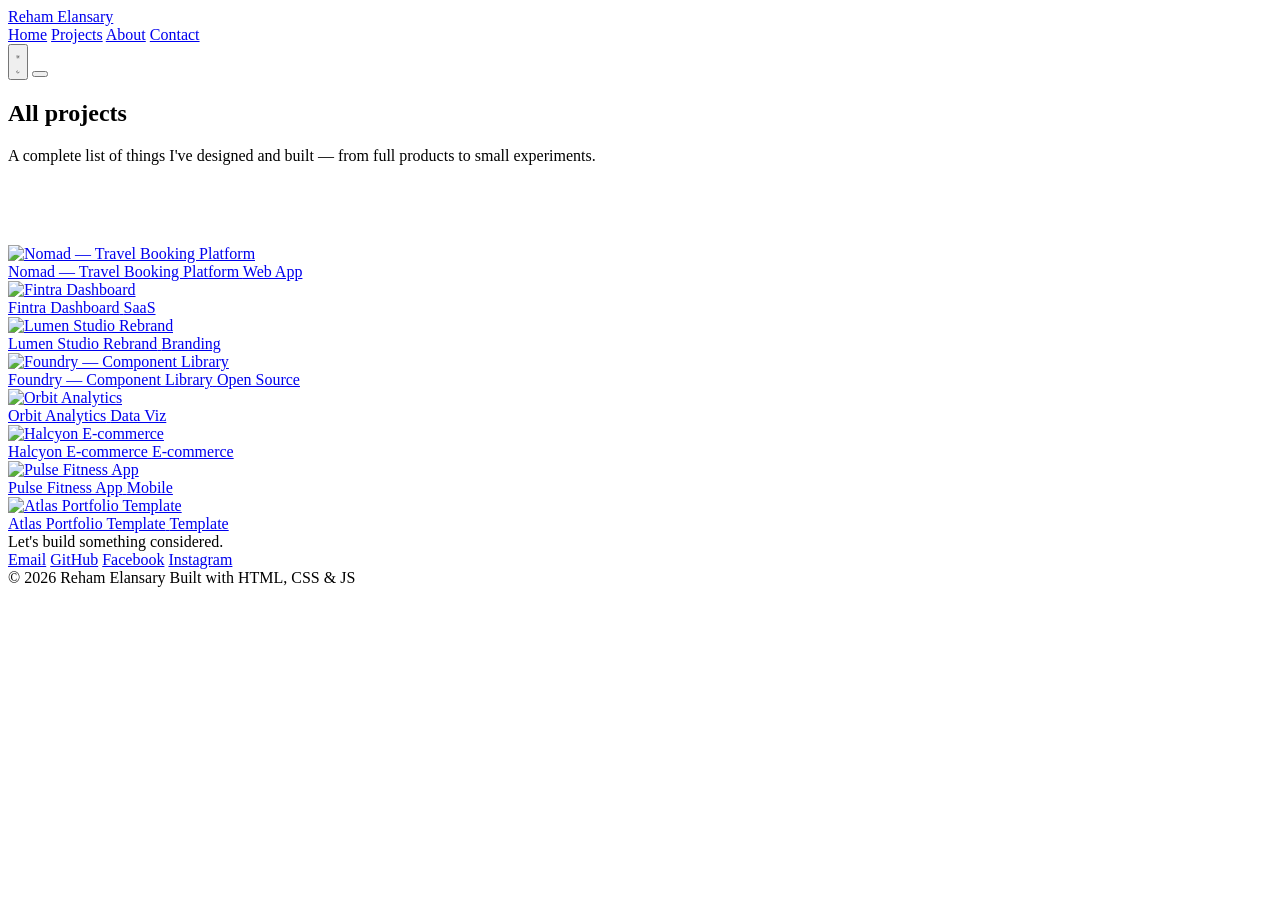
==== projects.html @ f4ca8d28 "Add files via upload" ====
<!DOCTYPE html>
<html lang="en" data-theme="light">
<head>
<meta charset="UTF-8" />
<meta name="viewport" content="width=device-width, initial-scale=1.0" />
<title>Projects — Reham Elansary</title>
<meta name="description" content="All projects by Alex Rivera, front-end developer." />

<link rel="preconnect" href="https://fonts.googleapis.com" />
<link rel="preconnect" href="https://fonts.gstatic.com" crossorigin />
<link href="https://fonts.googleapis.com/css2?family=Space+Grotesk:wght@500;600&family=IBM+Plex+Sans:wght@400;500&family=JetBrains+Mono:wght@400;500&display=swap" rel="stylesheet" />

<link rel="stylesheet" href="style.css" />

<script>
  (function () {
    var t = localStorage.getItem("theme") === "dark" ? "dark" : "light";
    document.documentElement.setAttribute("data-theme", t);
  })();
</script>
</head>
<body>

<header class="nav">
  <div class="wrap">
    <a href="index.html" class="nav-logo">Reham Elansary</a>

    <nav class="nav-links" data-nav-links>
      <a href="index.html">Home</a>
      <a href="projects.html" aria-current="page">Projects</a>
      <a href="index.html#about">About</a>
      <a href="index.html#contact">Contact</a>
    </nav>

    <div class="nav-right">
      <button class="theme-toggle" data-theme-toggle aria-label="Toggle dark mode">
        <svg class="icon-sun" viewBox="0 0 24 24" fill="none" stroke="currentColor" stroke-width="1.8" stroke-linecap="round"><circle cx="12" cy="12" r="4"/><path d="M12 2v2M12 20v2M4.9 4.9l1.4 1.4M17.7 17.7l1.4 1.4M2 12h2M20 12h2M4.9 19.1l1.4-1.4M17.7 6.3l1.4-1.4"/></svg>
        <svg class="icon-moon" viewBox="0 0 24 24" fill="none" stroke="currentColor" stroke-width="1.8" stroke-linecap="round" stroke-linejoin="round"><path d="M20 14.5A8.5 8.5 0 1 1 9.5 4a7 7 0 0 0 10.5 10.5Z"/></svg>
      </button>
      <button class="nav-burger" data-nav-burger aria-label="Menu">
        <span></span><span></span><span></span>
      </button>
    </div>
  </div>
</header>

<section class="page-header">
  <div class="wrap">
    <h1>All projects</h1>
    <p>A complete list of things I've designed and built — from full products to small experiments.</p>
  </div>
</section>

<section class="section" style="padding-top:64px;">
  <div class="wrap">
    <div class="project-grid" data-all-projects>
      <!-- Rendered from js/projects-data.js -->
    </div>
  </div>
</section>

<footer class="footer" id="contact">
  <div class="wrap">
    <div class="footer-top">
      <div class="footer-title">Let's build something considered.</div>
      <div class="footer-links">
        <a href="mailto:hello@alexrivera.dev">Email</a>
        <a href="#">GitHub</a>
        <a href="https://www.facebook.com/share/19jLXomcrE">Facebook</a>
        <a href="https://www.instagram.com/roma_h11?stkn=bGo1azJ6b2xycTZm">Instagram</a>
      </div>
    </div>
    <div class="footer-bottom">
      <span>© <span data-year></span> Reham Elansary</span>
      <span>Built with HTML, CSS &amp; JS</span>
    </div>
  </div>
</footer>

<script src="projects-data.js"></script>
<script src="main.js"></script>
</body>
</html>
---- style.css ----
body{

}
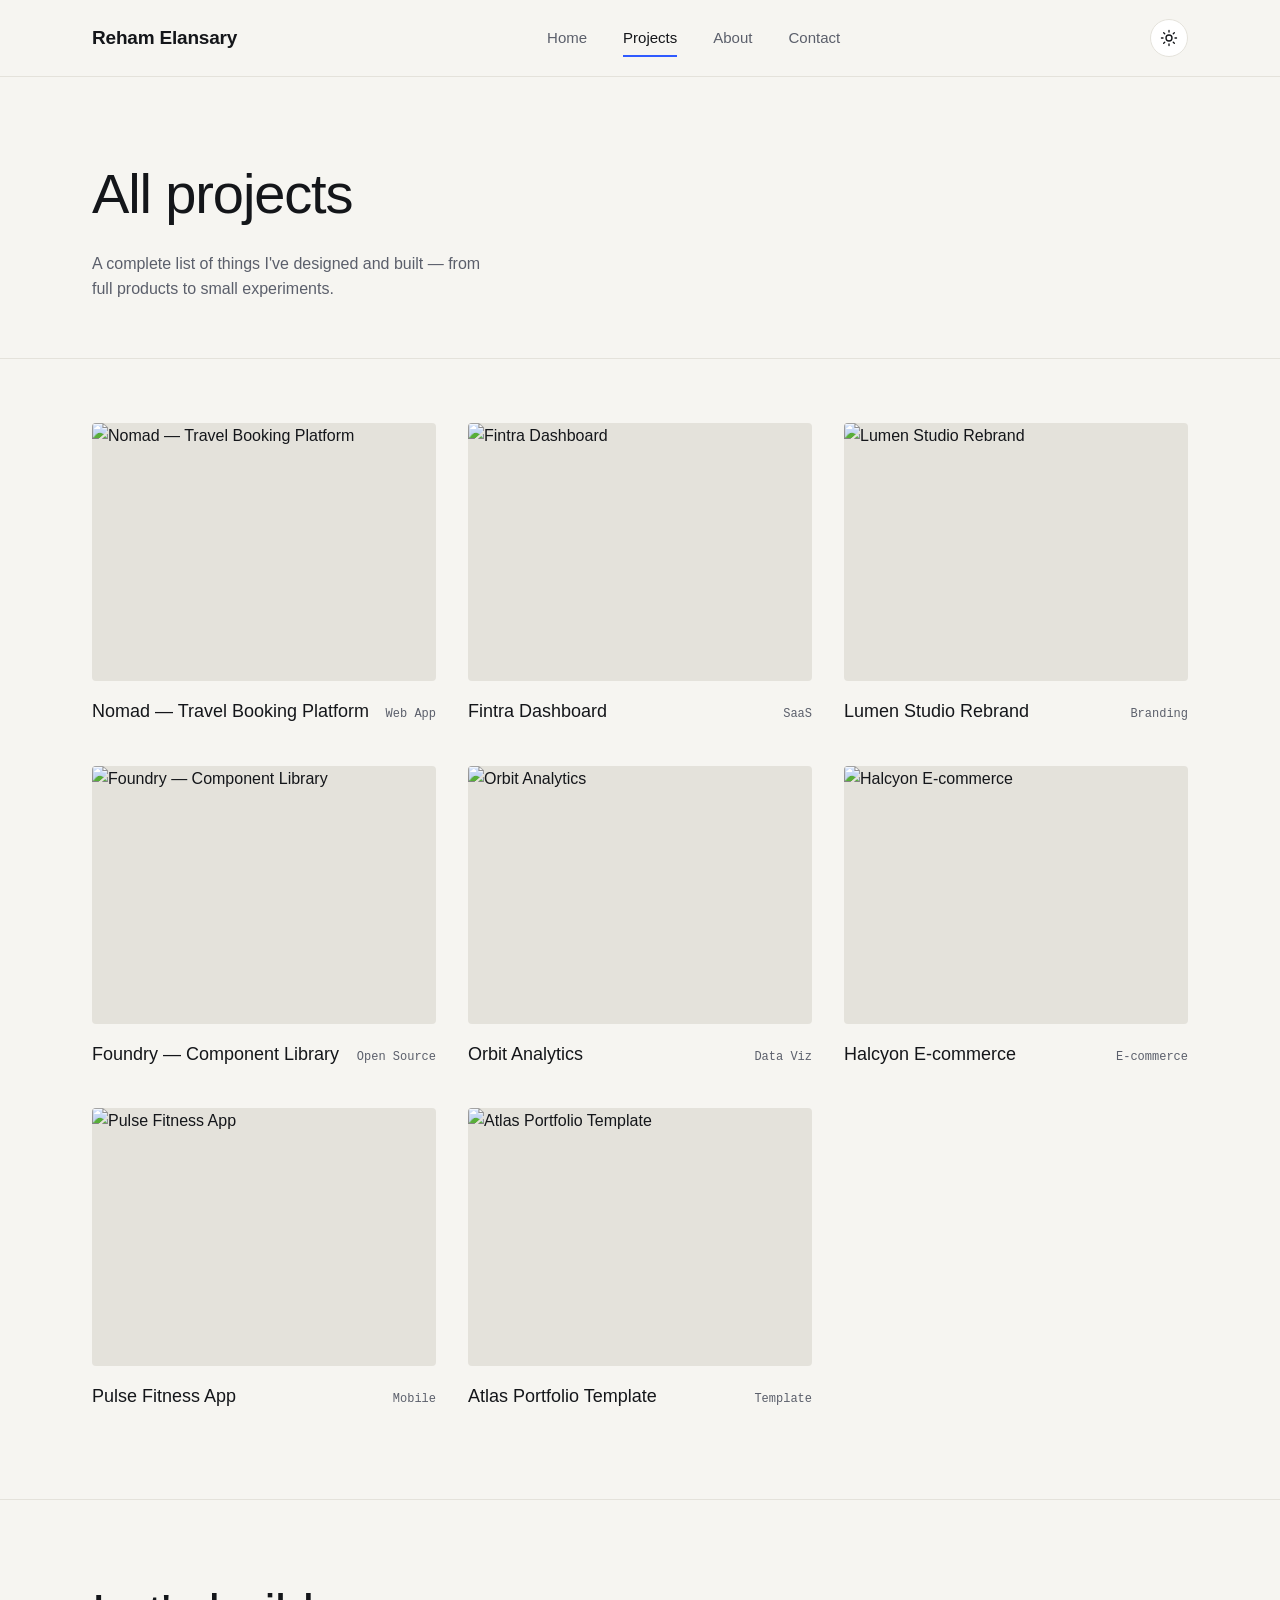
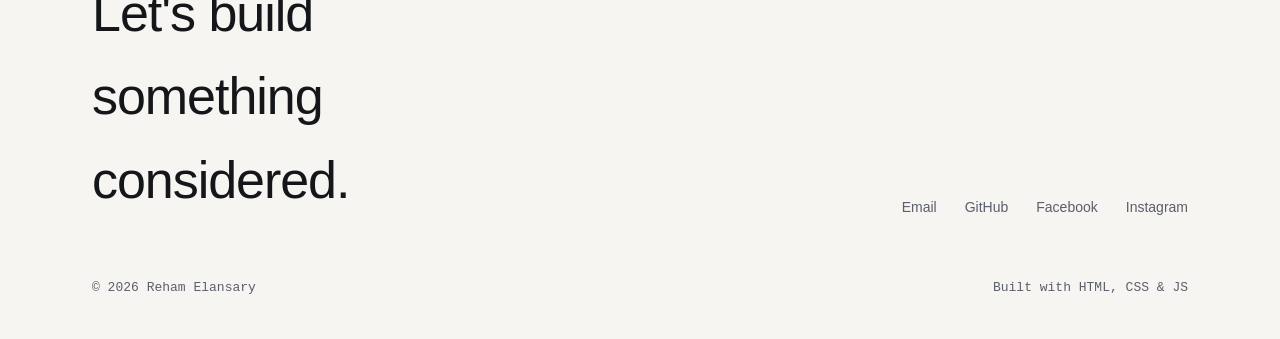
==== commit 3755c4d8: "Update meta description for projects page" ====
--- a/projects.html
+++ b/projects.html
@@ -4,7 +4,7 @@
 <meta charset="UTF-8" />
 <meta name="viewport" content="width=device-width, initial-scale=1.0" />
 <title>Projects — Reham Elansary</title>
-<meta name="description" content="All projects by Alex Rivera, front-end developer." />
+<meta name="description" content="All projects by Reham Elansary, front-end developer." />
 
 <link rel="preconnect" href="https://fonts.googleapis.com" />
 <link rel="preconnect" href="https://fonts.gstatic.com" crossorigin />
--- a/style.css
+++ b/style.css
@@ -1,3 +1,473 @@
-body{
-
-}+/* ==========================================================================
+   Portfolio — Design tokens
+   ========================================================================== */
+
+:root {
+  /* Light theme (default) */
+  --bg: #F6F5F1;
+  --bg-elevated: #FFFFFF;
+  --ink: #14161A;
+  --ink-muted: #5B5F6B;
+  --accent: #2F5AFF;
+  --accent-ink: #FFFFFF;
+  --border: #E4E2DB;
+  --border-strong: #14161A;
+  --shadow: 0 1px 0 rgba(20, 22, 26, 0.06);
+
+  --font-display: "Space Grotesk", "Segoe UI", sans-serif;
+  --font-body: "IBM Plex Sans", "Segoe UI", sans-serif;
+  --font-mono: "JetBrains Mono", ui-monospace, monospace;
+
+  --max-width: 1160px;
+  --radius: 4px;
+
+  --ease: cubic-bezier(0.16, 1, 0.3, 1);
+}
+
+html[data-theme="dark"] {
+  --bg: #0F1115;
+  --bg-elevated: #16181D;
+  --ink: #EDEFF3;
+  --ink-muted: #9AA0AC;
+  --accent: #7C97FF;
+  --accent-ink: #0F1115;
+  --border: #262931;
+  --border-strong: #EDEFF3;
+  --shadow: 0 1px 0 rgba(0, 0, 0, 0.4);
+}
+
+/* ==========================================================================
+   Reset
+   ========================================================================== */
+
+*, *::before, *::after { box-sizing: border-box; }
+html { scroll-behavior: smooth; }
+body {
+  margin: 0;
+  background: var(--bg);
+  color: var(--ink);
+  font-family: var(--font-body);
+  font-size: 16px;
+  line-height: 1.6;
+  -webkit-font-smoothing: antialiased;
+  transition: background 0.35s var(--ease), color 0.35s var(--ease);
+}
+img { max-width: 100%; display: block; }
+a { color: inherit; text-decoration: none; }
+button { font: inherit; cursor: pointer; }
+h1, h2, h3, p { margin: 0; }
+ul { margin: 0; padding: 0; list-style: none; }
+
+:focus-visible {
+  outline: 2px solid var(--accent);
+  outline-offset: 3px;
+}
+
+@media (prefers-reduced-motion: reduce) {
+  *, *::before, *::after {
+    animation-duration: 0.001ms !important;
+    animation-iteration-count: 1 !important;
+    transition-duration: 0.001ms !important;
+    scroll-behavior: auto !important;
+  }
+}
+
+.wrap {
+  max-width: var(--max-width);
+  margin: 0 auto;
+  padding: 0 32px;
+}
+
+/* ==========================================================================
+   Navbar
+   ========================================================================== */
+
+.nav {
+  position: sticky;
+  top: 0;
+  z-index: 50;
+  background: color-mix(in srgb, var(--bg) 88%, transparent);
+  backdrop-filter: blur(10px);
+  border-bottom: 1px solid var(--border);
+}
+.nav .wrap {
+  display: flex;
+  align-items: center;
+  justify-content: space-between;
+  height: 76px;
+}
+.nav-logo {
+  font-family: var(--font-display);
+  font-weight: 600;
+  font-size: 19px;
+  letter-spacing: -0.01em;
+}
+.nav-links {
+  display: flex;
+  align-items: center;
+  gap: 36px;
+}
+.nav-links a {
+  font-size: 15px;
+  color: var(--ink-muted);
+  position: relative;
+  padding: 4px 0;
+  transition: color 0.2s var(--ease);
+}
+.nav-links a:hover,
+.nav-links a[aria-current="page"] {
+  color: var(--ink);
+}
+.nav-links a[aria-current="page"]::after {
+  content: "";
+  position: absolute;
+  left: 0; right: 0; bottom: -3px;
+  height: 2px;
+  background: var(--accent);
+}
+.nav-right {
+  display: flex;
+  align-items: center;
+  gap: 18px;
+}
+
+.theme-toggle {
+  width: 38px;
+  height: 38px;
+  border-radius: 50%;
+  border: 1px solid var(--border);
+  background: var(--bg-elevated);
+  display: flex;
+  align-items: center;
+  justify-content: center;
+  color: var(--ink);
+  transition: border-color 0.2s var(--ease), transform 0.2s var(--ease);
+}
+.theme-toggle:hover { border-color: var(--border-strong); transform: rotate(-12deg); }
+.theme-toggle svg { width: 18px; height: 18px; }
+.theme-toggle .icon-moon { display: none; }
+html[data-theme="dark"] .theme-toggle .icon-sun { display: none; }
+html[data-theme="dark"] .theme-toggle .icon-moon { display: block; }
+
+.nav-burger {
+  display: none;
+  width: 38px; height: 38px;
+  border: none; background: none;
+  flex-direction: column;
+  align-items: center;
+  justify-content: center;
+  gap: 5px;
+}
+.nav-burger span {
+  width: 20px; height: 2px;
+  background: var(--ink);
+  transition: transform 0.25s var(--ease), opacity 0.25s var(--ease);
+}
+
+/* ==========================================================================
+   Buttons
+   ========================================================================== */
+
+.btn {
+  display: inline-flex;
+  align-items: center;
+  gap: 10px;
+  padding: 13px 26px;
+  border-radius: var(--radius);
+  font-size: 15px;
+  font-weight: 500;
+  border: 1px solid var(--border-strong);
+  transition: transform 0.2s var(--ease), background 0.2s var(--ease), color 0.2s var(--ease);
+}
+.btn-primary {
+  background: var(--ink);
+  color: var(--bg);
+}
+.btn-primary:hover { background: var(--accent); border-color: var(--accent); transform: translateY(-2px); }
+.btn-ghost {
+  background: transparent;
+  color: var(--ink);
+}
+.btn-ghost:hover { background: var(--ink); color: var(--bg); transform: translateY(-2px); }
+.btn svg { width: 15px; height: 15px; }
+
+/* ==========================================================================
+   Hero
+   ========================================================================== */
+
+.hero {
+  padding: 96px 0 88px;
+  border-bottom: 1px solid var(--border);
+}
+.hero-eyebrow {
+  font-family: var(--font-mono);
+  font-size: 13px;
+  color: var(--accent);
+  margin-bottom: 22px;
+}
+.hero-grid {
+  display: grid;
+  grid-template-columns: 1.5fr 1fr;
+  gap: 48px;
+  align-items: end;
+}
+.hero-title {
+  font-family: var(--font-display);
+  font-size: clamp(40px, 6vw, 72px);
+  font-weight: 500;
+  line-height: 1.05;
+  letter-spacing: -0.02em;
+}
+.hero-title .role {
+  color: var(--ink-muted);
+}
+.hero-side p {
+  font-size: 16px;
+  color: var(--ink-muted);
+  max-width: 34ch;
+  margin-bottom: 28px;
+}
+.hero-actions {
+  display: flex;
+  gap: 12px;
+  flex-wrap: wrap;
+}
+
+.hero-reveal {
+  opacity: 0;
+  transform: translateY(18px);
+  animation: reveal-up 0.8s var(--ease) forwards;
+}
+.hero-reveal:nth-child(1) { animation-delay: 0.05s; }
+.hero-reveal:nth-child(2) { animation-delay: 0.18s; }
+@keyframes reveal-up {
+  to { opacity: 1; transform: translateY(0); }
+}
+
+/* ==========================================================================
+   Section heading
+   ========================================================================== */
+
+.section-head {
+  display: flex;
+  align-items: baseline;
+  justify-content: space-between;
+  gap: 24px;
+  margin-bottom: 44px;
+  flex-wrap: wrap;
+}
+.section-head h2 {
+  font-family: var(--font-display);
+  font-size: 32px;
+  font-weight: 500;
+  letter-spacing: -0.01em;
+}
+.section-head .count {
+  font-family: var(--font-mono);
+  font-size: 13px;
+  color: var(--ink-muted);
+}
+
+.section { padding: 88px 0; }
+.section + .section { border-top: 1px solid var(--border); }
+
+/* ==========================================================================
+   Project grid + cards
+   ========================================================================== */
+
+.project-grid {
+  display: grid;
+  grid-template-columns: repeat(3, 1fr);
+  gap: 40px 32px;
+}
+
+.project-card {
+  display: block;
+  opacity: 0;
+  transform: translateY(16px);
+}
+.project-card.in-view {
+  animation: reveal-up 0.7s var(--ease) forwards;
+}
+
+.project-thumb {
+  position: relative;
+  aspect-ratio: 4 / 3;
+  border-radius: var(--radius);
+  overflow: hidden;
+  background: var(--border);
+  margin-bottom: 16px;
+}
+.project-thumb img {
+  width: 100%; height: 100%;
+  object-fit: cover;
+  transition: transform 0.6s var(--ease);
+}
+.project-card:hover .project-thumb img {
+  transform: scale(1.045);
+}
+.project-thumb::after {
+  content: "";
+  position: absolute; inset: 0;
+  background: var(--ink);
+  opacity: 0;
+  transition: opacity 0.35s var(--ease);
+}
+.project-card:hover .project-thumb::after { opacity: 0.06; }
+
+.project-meta {
+  display: flex;
+  align-items: baseline;
+  justify-content: space-between;
+  gap: 12px;
+}
+.project-name {
+  font-family: var(--font-display);
+  font-size: 18px;
+  font-weight: 500;
+  transition: color 0.2s var(--ease);
+}
+.project-card:hover .project-name { color: var(--accent); }
+.project-tag {
+  font-family: var(--font-mono);
+  font-size: 12px;
+  color: var(--ink-muted);
+  white-space: nowrap;
+}
+
+.view-more {
+  display: flex;
+  justify-content: center;
+  margin-top: 64px;
+}
+
+/* ==========================================================================
+   About strip
+   ========================================================================== */
+
+.about-grid {
+  display: grid;
+  grid-template-columns: 1fr 1fr;
+  gap: 48px;
+}
+.about-grid p {
+  font-size: 17px;
+  color: var(--ink-muted);
+  max-width: 52ch;
+}
+.skills-list {
+  display: grid;
+  grid-template-columns: 1fr 1fr;
+  gap: 10px 24px;
+}
+.skills-list li {
+  font-family: var(--font-mono);
+  font-size: 13px;
+  color: var(--ink);
+  padding: 10px 0;
+  border-bottom: 1px solid var(--border);
+}
+
+/* ==========================================================================
+   Footer
+   ========================================================================== */
+
+.footer {
+  padding: 72px 0 40px;
+  border-top: 1px solid var(--border);
+}
+.footer-top {
+  display: flex;
+  justify-content: space-between;
+  align-items: flex-end;
+  flex-wrap: wrap;
+  gap: 32px;
+  margin-bottom: 56px;
+}
+.footer-title {
+  font-family: var(--font-display);
+  font-size: clamp(32px, 5vw, 52px);
+  font-weight: 500;
+  letter-spacing: -0.02em;
+  max-width: 14ch;
+}
+.footer-links {
+  display: flex;
+  gap: 28px;
+}
+.footer-links a {
+  font-size: 14px;
+  color: var(--ink-muted);
+  border-bottom: 1px solid transparent;
+  padding-bottom: 2px;
+  transition: color 0.2s var(--ease), border-color 0.2s var(--ease);
+}
+.footer-links a:hover { color: var(--ink); border-color: var(--ink); }
+.footer-bottom {
+  display: flex;
+  justify-content: space-between;
+  font-size: 13px;
+  color: var(--ink-muted);
+  font-family: var(--font-mono);
+}
+
+/* ==========================================================================
+   Page header (Projects page)
+   ========================================================================== */
+
+.page-header {
+  padding: 72px 0 56px;
+  border-bottom: 1px solid var(--border);
+}
+.page-header h1 {
+  font-family: var(--font-display);
+  font-size: clamp(36px, 5vw, 56px);
+  font-weight: 500;
+  letter-spacing: -0.02em;
+  margin-bottom: 12px;
+}
+.page-header p {
+  color: var(--ink-muted);
+  font-size: 16px;
+  max-width: 46ch;
+}
+
+/* ==========================================================================
+   Responsive
+   ========================================================================== */
+
+@media (max-width: 900px) {
+  .hero-grid { grid-template-columns: 1fr; gap: 28px; }
+  .project-grid { grid-template-columns: repeat(2, 1fr); }
+  .about-grid { grid-template-columns: 1fr; }
+  .skills-list { grid-template-columns: 1fr 1fr; }
+}
+
+@media (max-width: 640px) {
+  .wrap { padding: 0 20px; }
+  .nav-links { 
+    position: fixed;
+    top: 76px; left: 0; right: 0;
+    background: var(--bg);
+    border-bottom: 1px solid var(--border);
+    flex-direction: column;
+    align-items: flex-start;
+    padding: 24px 20px;
+    gap: 20px;
+    transform: translateY(-8px);
+    opacity: 0;
+    pointer-events: none;
+    transition: opacity 0.25s var(--ease), transform 0.25s var(--ease);
+  }
+  .nav-links.open {
+    opacity: 1;
+    transform: translateY(0);
+    pointer-events: auto;
+  }
+  .nav-burger { display: flex; }
+  .project-grid { grid-template-columns: 1fr; }
+  .section { padding: 64px 0; }
+  .hero { padding: 64px 0 56px; }
+  .footer-top { flex-direction: column; align-items: flex-start; }
+  .footer-bottom { flex-direction: column; gap: 8px; }
+}
